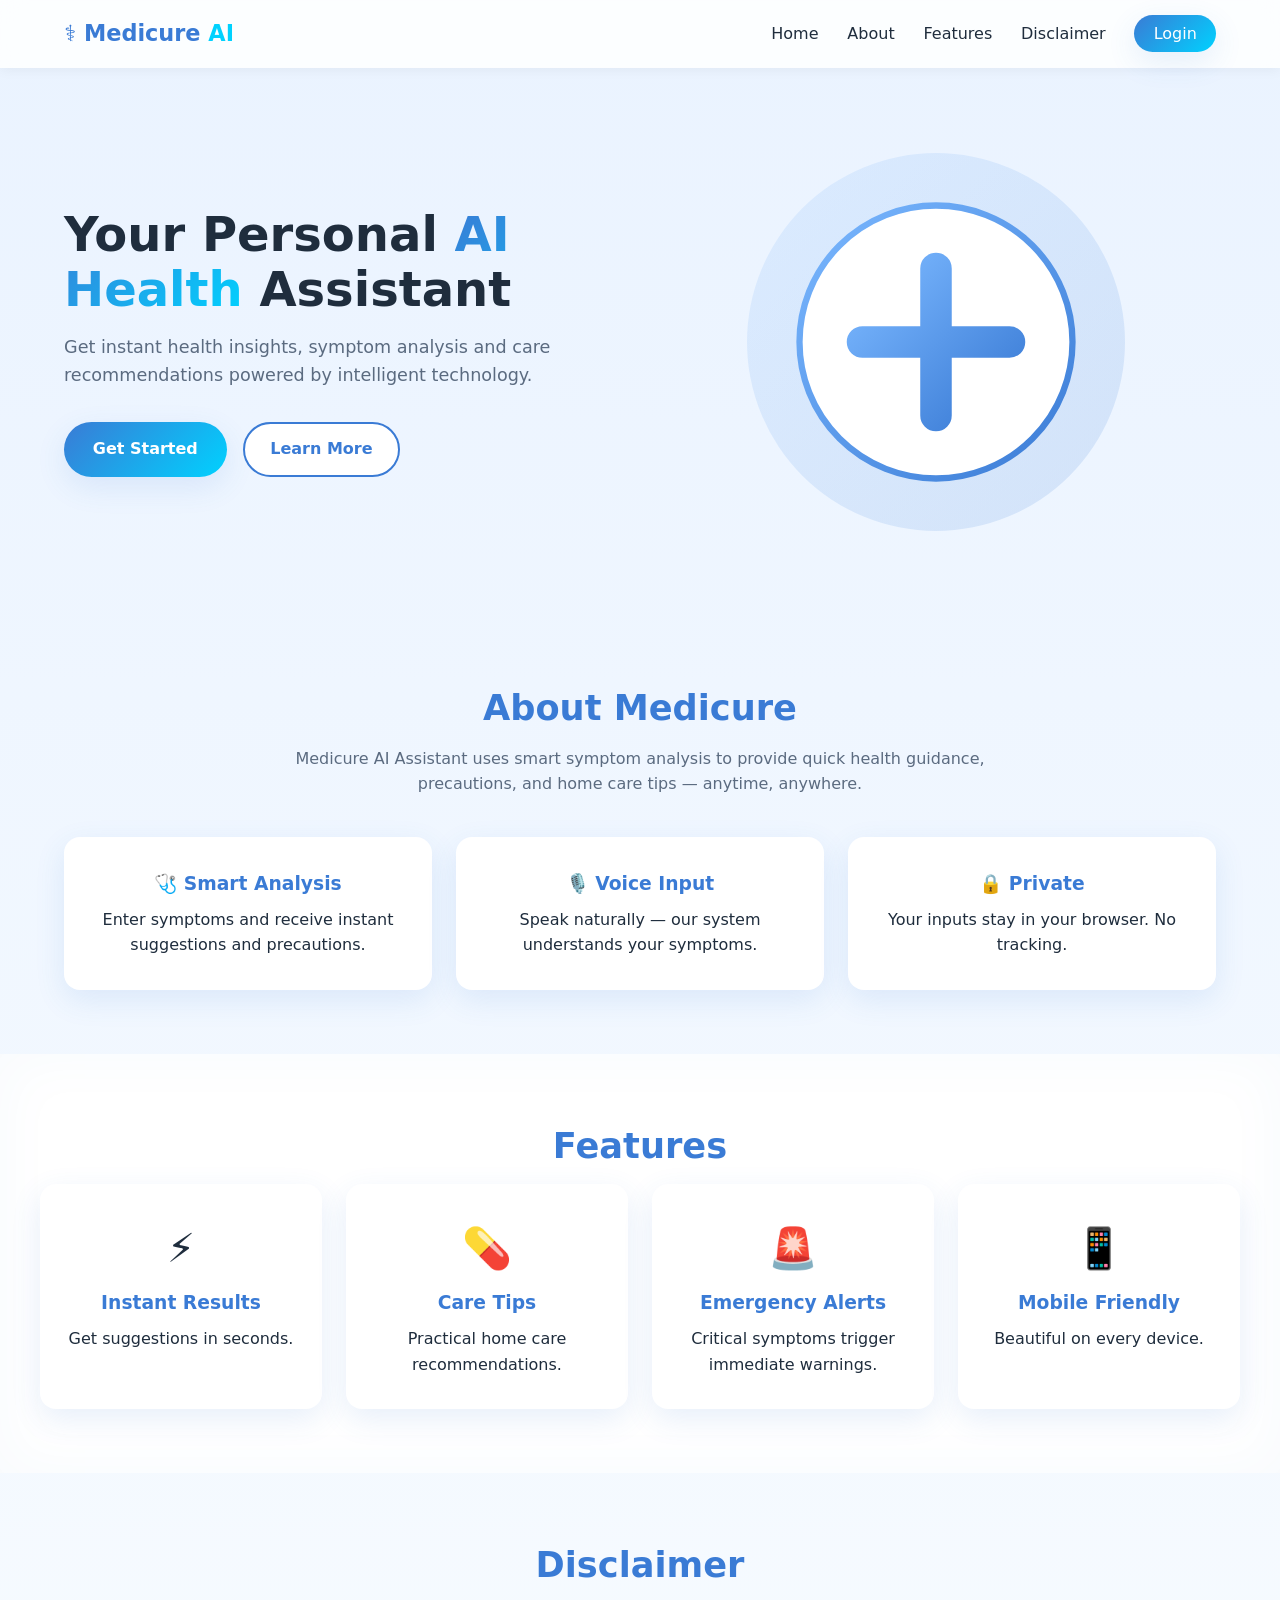
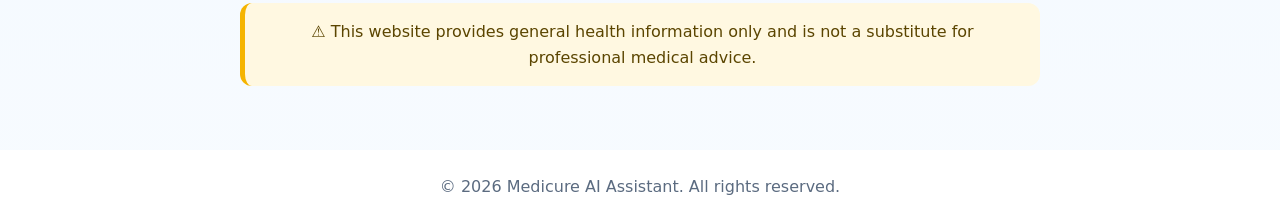
==== public/index.html @ 651b86ee "Changes Co-authored-by: nehaduggal09 <194884842+nehaduggal09@users.noreply.github.com>" ====
<!DOCTYPE html>
<html lang="en">
<head>
<meta charset="UTF-8" />
<meta name="viewport" content="width=device-width, initial-scale=1.0" />
<title>Medicure AI Assistant</title>
<link rel="stylesheet" href="style.css" />
</head>
<body>
<nav class="navbar">
  <div class="nav-container">
    <a href="index.html" class="logo">⚕️ Medicure <span>AI</span></a>
    <ul class="nav-links">
      <li><a href="#home">Home</a></li>
      <li><a href="#about">About</a></li>
      <li><a href="#features">Features</a></li>
      <li><a href="#disclaimer">Disclaimer</a></li>
      <li><a href="login.html" class="btn-login">Login</a></li>
    </ul>
    <div class="hamburger" id="hamburger">&#9776;</div>
  </div>
</nav>

<section id="home" class="hero">
  <div class="hero-content">
    <h1>Your Personal <span>AI Health</span> Assistant</h1>
    <p>Get instant health insights, symptom analysis and care recommendations powered by intelligent technology.</p>
    <div class="hero-buttons">
      <a href="login.html" class="btn-primary">Get Started</a>
      <a href="#about" class="btn-secondary">Learn More</a>
    </div>
  </div>
  <div class="hero-illustration">
    <svg viewBox="0 0 400 400" xmlns="http://www.w3.org/2000/svg">
      <defs>
        <linearGradient id="g1" x1="0" y1="0" x2="1" y2="1">
          <stop offset="0%" stop-color="#7bb8ff"/>
          <stop offset="100%" stop-color="#3a7bd5"/>
        </linearGradient>
      </defs>
      <circle cx="200" cy="200" r="180" fill="url(#g1)" opacity="0.15"/>
      <circle cx="200" cy="200" r="130" fill="#ffffff"/>
      <path d="M200 130 v140 M130 200 h140" stroke="url(#g1)" stroke-width="30" stroke-linecap="round"/>
      <circle cx="200" cy="200" r="130" fill="none" stroke="url(#g1)" stroke-width="6"/>
    </svg>
  </div>
</section>

<section id="about" class="section">
  <h2>About Medicure</h2>
  <p class="section-sub">Medicure AI Assistant uses smart symptom analysis to provide quick health guidance, precautions, and home care tips — anytime, anywhere.</p>
  <div class="about-grid">
    <div class="about-card"><h3>🩺 Smart Analysis</h3><p>Enter symptoms and receive instant suggestions and precautions.</p></div>
    <div class="about-card"><h3>🎙️ Voice Input</h3><p>Speak naturally — our system understands your symptoms.</p></div>
    <div class="about-card"><h3>🔒 Private</h3><p>Your inputs stay in your browser. No tracking.</p></div>
  </div>
</section>

<section id="features" class="section alt">
  <h2>Features</h2>
  <div class="features-grid">
    <div class="feature"><div class="ficon">⚡</div><h3>Instant Results</h3><p>Get suggestions in seconds.</p></div>
    <div class="feature"><div class="ficon">💊</div><h3>Care Tips</h3><p>Practical home care recommendations.</p></div>
    <div class="feature"><div class="ficon">🚨</div><h3>Emergency Alerts</h3><p>Critical symptoms trigger immediate warnings.</p></div>
    <div class="feature"><div class="ficon">📱</div><h3>Mobile Friendly</h3><p>Beautiful on every device.</p></div>
  </div>
</section>

<section id="disclaimer" class="section disclaimer-section">
  <h2>Disclaimer</h2>
  <p class="disclaimer-box">⚠️ This website provides general health information only and is not a substitute for professional medical advice.</p>
</section>

<footer>
  <p>© 2026 Medicure AI Assistant. All rights reserved.</p>
</footer>

<script src="script.js"></script>
</body>
</html>
---- public/style.css ----
* { margin:0; padding:0; box-sizing:border-box; }
:root {
  --blue:#3a7bd5;
  --blue-2:#00d2ff;
  --bg:#f4f9ff;
  --text:#1f2d3d;
  --muted:#5b6b80;
  --card:#ffffff;
  --shadow:0 10px 30px rgba(58,123,213,.12);
  --radius:16px;
}
html { scroll-behavior:smooth; }
body {
  font-family:'Segoe UI', system-ui, -apple-system, Roboto, sans-serif;
  background:linear-gradient(180deg,#eaf3ff 0%, #f7fbff 100%);
  color:var(--text);
  min-height:100vh;
  line-height:1.6;
}

/* NAV */
.navbar {
  position:sticky; top:0; z-index:100;
  background:rgba(255,255,255,.85);
  backdrop-filter:blur(12px);
  box-shadow:0 2px 12px rgba(0,0,0,.05);
}
.nav-container {
  max-width:1200px; margin:auto;
  display:flex; align-items:center; justify-content:space-between;
  padding:1rem 1.5rem;
}
.logo { font-size:1.4rem; font-weight:700; color:var(--blue); text-decoration:none; }
.logo span { color:var(--blue-2); }
.nav-links { list-style:none; display:flex; gap:1.8rem; align-items:center; }
.nav-links a { text-decoration:none; color:var(--text); font-weight:500; transition:color .2s; }
.nav-links a:hover { color:var(--blue); }
.btn-login {
  background:linear-gradient(135deg,var(--blue),var(--blue-2));
  color:#fff !important; padding:.55rem 1.2rem; border-radius:30px;
  box-shadow:var(--shadow); transition:transform .2s;
}
.btn-login:hover { transform:translateY(-2px); }
.hamburger { display:none; font-size:1.6rem; cursor:pointer; }

/* HERO */
.hero {
  display:grid; grid-template-columns:1fr 1fr; gap:2rem; align-items:center;
  max-width:1200px; margin:auto; padding:4rem 1.5rem;
}
.hero-content h1 { font-size:3rem; line-height:1.15; margin-bottom:1rem; }
.hero-content h1 span { background:linear-gradient(135deg,var(--blue),var(--blue-2)); -webkit-background-clip:text; -webkit-text-fill-color:transparent; }
.hero-content p { color:var(--muted); font-size:1.1rem; margin-bottom:2rem; max-width:500px; }
.hero-buttons { display:flex; gap:1rem; flex-wrap:wrap; }
.btn-primary {
  background:linear-gradient(135deg,var(--blue),var(--blue-2));
  color:#fff; border:none; padding:.9rem 1.8rem;
  border-radius:30px; font-weight:600; cursor:pointer; text-decoration:none;
  box-shadow:var(--shadow); transition:transform .25s, box-shadow .25s;
  display:inline-block;
}
.btn-primary:hover { transform:translateY(-3px); box-shadow:0 14px 32px rgba(58,123,213,.3); }
.btn-primary.full { width:100%; }
.btn-secondary {
  background:#fff; color:var(--blue);
  border:2px solid var(--blue); padding:.8rem 1.6rem;
  border-radius:30px; font-weight:600; cursor:pointer; text-decoration:none;
  transition:all .25s;
}
.btn-secondary:hover { background:var(--blue); color:#fff; transform:translateY(-2px); }
.hero-illustration svg { width:100%; max-width:420px; margin:auto; display:block; animation:float 5s ease-in-out infinite; }
@keyframes float { 0%,100%{ transform:translateY(0);} 50%{ transform:translateY(-15px);} }

/* SECTIONS */
.section { padding:4rem 1.5rem; max-width:1200px; margin:auto; text-align:center; }
.section.alt { background:#ffffff; max-width:none; box-shadow:inset 0 0 60px rgba(58,123,213,.04); }
.section.alt > * { max-width:1200px; margin-left:auto; margin-right:auto; }
.section h2 { font-size:2.2rem; margin-bottom:.6rem; color:var(--blue); }
.section-sub { color:var(--muted); max-width:700px; margin:0 auto 2.5rem; }
.about-grid, .features-grid { display:grid; gap:1.5rem; grid-template-columns:repeat(auto-fit,minmax(240px,1fr)); }
.about-card, .feature {
  background:var(--card); padding:2rem 1.5rem; border-radius:var(--radius);
  box-shadow:var(--shadow); transition:transform .3s;
}
.about-card:hover, .feature:hover { transform:translateY(-6px); }
.about-card h3, .feature h3 { margin-bottom:.5rem; color:var(--blue); }
.ficon { font-size:2.5rem; margin-bottom:.5rem; }

.disclaimer-section { padding-bottom:2rem; }
.disclaimer-box {
  background:#fff8e1; border-left:5px solid #f5b400;
  padding:1rem 1.5rem; border-radius:12px; max-width:800px; margin:auto;
  color:#5b4500; font-weight:500;
}
.disclaimer-mini {
  margin-top:1.5rem; font-size:.85rem; color:var(--muted);
  background:#fff8e1; padding:.7rem 1rem; border-radius:10px; text-align:center;
}

footer {
  text-align:center; padding:1.5rem; color:var(--muted);
  background:#fff; margin-top:2rem;
}

/* AUTH */
.auth-body { background:linear-gradient(135deg,#dbeeff,#f7fbff); min-height:100vh; }
.auth-wrapper {
  min-height:calc(100vh - 80px); display:flex; align-items:center; justify-content:center; padding:2rem 1rem;
}
.auth-card {
  background:#fff; padding:2.5rem; border-radius:20px; box-shadow:var(--shadow);
  width:100%; max-width:420px;
}
.auth-card h2 { color:var(--blue); margin-bottom:.3rem; }
.auth-sub { color:var(--muted); margin-bottom:1.5rem; }
.field { margin-bottom:1.2rem; text-align:left; }
.field label { display:block; font-weight:600; margin-bottom:.4rem; font-size:.9rem; }
.field input {
  width:100%; padding:.8rem 1rem; border:2px solid #e1ecf7; border-radius:10px;
  font-size:1rem; outline:none; transition:border-color .2s;
}
.field input:focus { border-color:var(--blue); }
.pw-wrap { position:relative; }
.pw-toggle {
  position:absolute; right:.7rem; top:50%; transform:translateY(-50%);
  background:none; border:none; cursor:pointer; font-size:1.2rem;
}
.error { color:#d33; font-size:.8rem; display:block; margin-top:.3rem; min-height:1em; }
.auth-foot { text-align:center; color:var(--muted); margin-top:1rem; font-size:.9rem; }

.fade-in { animation:fadeIn .7s ease both; }
@keyframes fadeIn { from { opacity:0; transform:translateY(20px);} to { opacity:1; transform:translateY(0);} }

/* CHECKER */
.checker { max-width:900px; margin:auto; padding:3rem 1.5rem; }
.checker-card { background:#fff; padding:2.5rem; border-radius:20px; box-shadow:var(--shadow); }
.checker-card h2 { color:var(--blue); margin-bottom:.4rem; }
#symptomInput {
  width:100%; min-height:160px; padding:1rem; margin-top:1rem;
  border:2px solid #e1ecf7; border-radius:12px; font-size:1rem; font-family:inherit;
  resize:vertical; outline:none; transition:border-color .2s;
}
#symptomInput:focus { border-color:var(--blue); }
.checker-actions { display:flex; gap:.8rem; flex-wrap:wrap; margin-top:1rem; }
.checker-actions button { font-size:.95rem; }

.loader { text-align:center; padding:2rem; }
.loader.hidden { display:none; }
.spinner {
  width:48px; height:48px; border:5px solid #e1ecf7; border-top-color:var(--blue);
  border-radius:50%; margin:auto; animation:spin 1s linear infinite;
}
@keyframes spin { to { transform:rotate(360deg);} }

.results { margin-top:1.5rem; display:flex; flex-direction:column; gap:1rem; }
.result-card {
  background:linear-gradient(135deg,#f7fbff,#eaf3ff);
  border-left:5px solid var(--blue); padding:1.2rem 1.4rem;
  border-radius:12px; box-shadow:var(--shadow);
  animation:fadeIn .5s ease;
}
.result-card h3 { color:var(--blue); margin-bottom:.5rem; font-size:1.1rem; }
.result-card ul { padding-left:1.2rem; color:var(--text); }
.result-card.emergency {
  background:linear-gradient(135deg,#ffe5e5,#fff0f0);
  border-left-color:#d33; color:#7a0000;
}
.result-card.emergency h3 { color:#d33; }

.voice-active { background:var(--blue) !important; color:#fff !important; }

/* RESPONSIVE */
@media(max-width:820px) {
  .hero { grid-template-columns:1fr; text-align:center; padding:2.5rem 1.2rem; }
  .hero-content p { margin-left:auto; margin-right:auto; }
  .hero-buttons { justify-content:center; }
  .hero-content h1 { font-size:2.2rem; }
  .nav-links { display:none; position:absolute; top:100%; left:0; right:0;
    background:#fff; flex-direction:column; padding:1rem; gap:1rem; box-shadow:var(--shadow); }
  .nav-links.open { display:flex; }
  .hamburger { display:block; }
  .section h2 { font-size:1.8rem; }
  .checker-card, .auth-card { padding:1.5rem; }
}
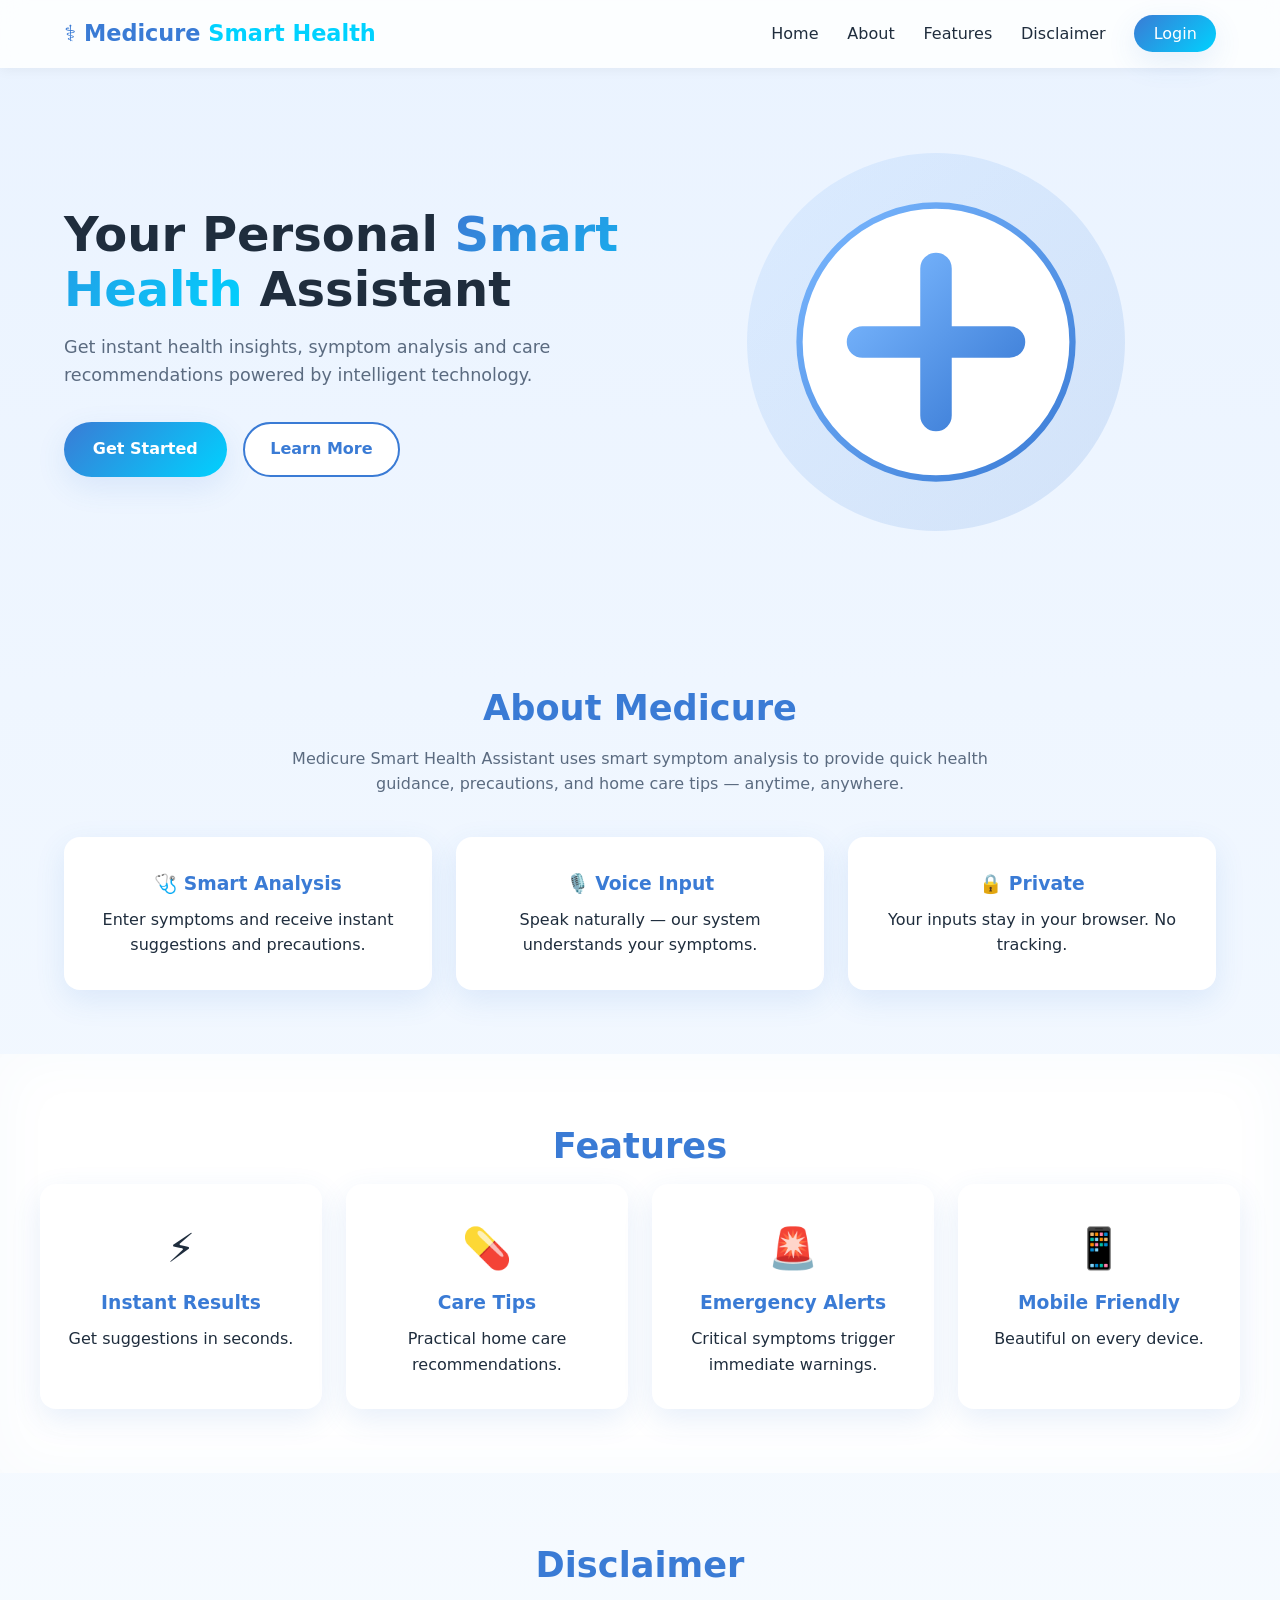
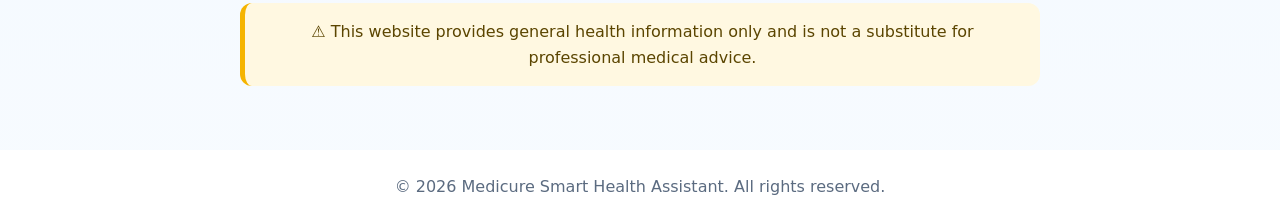
==== commit 7d4160fa: "Changes Co-authored-by: nehaduggal09 <194884842+nehaduggal09@users.noreply.github.com>" ====
--- a/public/index.html
+++ b/public/index.html
@@ -3,13 +3,13 @@
 <head>
 <meta charset="UTF-8" />
 <meta name="viewport" content="width=device-width, initial-scale=1.0" />
-<title>Medicure AI Assistant</title>
+<title>Medicure Smart Health Assistant</title>
 <link rel="stylesheet" href="style.css" />
 </head>
 <body>
 <nav class="navbar">
   <div class="nav-container">
-    <a href="index.html" class="logo">⚕️ Medicure <span>AI</span></a>
+    <a href="index.html" class="logo">⚕️ Medicure <span>Smart Health</span></a>
     <ul class="nav-links">
       <li><a href="#home">Home</a></li>
       <li><a href="#about">About</a></li>
@@ -23,7 +23,7 @@
 
 <section id="home" class="hero">
   <div class="hero-content">
-    <h1>Your Personal <span>AI Health</span> Assistant</h1>
+    <h1>Your Personal <span>Smart Health</span> Assistant</h1>
     <p>Get instant health insights, symptom analysis and care recommendations powered by intelligent technology.</p>
     <div class="hero-buttons">
       <a href="login.html" class="btn-primary">Get Started</a>
@@ -48,7 +48,7 @@
 
 <section id="about" class="section">
   <h2>About Medicure</h2>
-  <p class="section-sub">Medicure AI Assistant uses smart symptom analysis to provide quick health guidance, precautions, and home care tips — anytime, anywhere.</p>
+  <p class="section-sub">Medicure Smart Health Assistant uses smart symptom analysis to provide quick health guidance, precautions, and home care tips — anytime, anywhere.</p>
   <div class="about-grid">
     <div class="about-card"><h3>🩺 Smart Analysis</h3><p>Enter symptoms and receive instant suggestions and precautions.</p></div>
     <div class="about-card"><h3>🎙️ Voice Input</h3><p>Speak naturally — our system understands your symptoms.</p></div>
@@ -72,7 +72,7 @@
 </section>
 
 <footer>
-  <p>© 2026 Medicure AI Assistant. All rights reserved.</p>
+  <p>© 2026 Medicure Smart Health Assistant. All rights reserved.</p>
 </footer>
 
 <script src="script.js"></script>
--- a/public/style.css
+++ b/public/style.css
@@ -182,3 +182,48 @@
   .section h2 { font-size:1.8rem; }
   .checker-card, .auth-card { padding:1.5rem; }
 }
+
+/* Result sections */
+.result-section { margin-top:1rem; padding-top:.8rem; border-top:1px dashed rgba(58,123,213,.2); }
+.result-section h4 { color:var(--blue); margin-bottom:.4rem; font-size:1rem; }
+.result-section ul { margin-left:1.2rem; }
+.result-msg { font-weight:500; }
+.result-card.emergency { background:linear-gradient(135deg,#ffe5e5,#fff0f0); border-left:6px solid #e63946; }
+.result-card.emergency h3, .result-card.emergency h4 { color:#c1121f; }
+
+/* ===== Severity badges & glass result cards (advanced engine) ===== */
+.result-head { display:flex; align-items:center; justify-content:space-between; gap:.75rem; flex-wrap:wrap; }
+.result-card.glass {
+  background: rgba(255,255,255,.7);
+  backdrop-filter: blur(14px);
+  -webkit-backdrop-filter: blur(14px);
+  border: 1px solid rgba(58,123,213,.18);
+  box-shadow: 0 12px 40px rgba(58,123,213,.15);
+  border-radius: var(--radius);
+  padding: 1.4rem;
+  margin-bottom: 1.2rem;
+  transition: transform .25s ease, box-shadow .25s ease;
+}
+.result-card.glass:hover { transform: translateY(-3px); box-shadow: 0 18px 50px rgba(58,123,213,.22); }
+.sev-badge {
+  display:inline-block; padding:.3rem .8rem; border-radius:999px;
+  font-size:.75rem; font-weight:700; letter-spacing:.06em;
+  color:#fff; text-transform:uppercase;
+}
+.sev-low      { background: linear-gradient(135deg,#16a34a,#22c55e); }
+.sev-moderate { background: linear-gradient(135deg,#f59e0b,#fbbf24); color:#3a2a00; }
+.sev-high     { background: linear-gradient(135deg,#dc2626,#ef4444); }
+.result-card.emergency {
+  background: linear-gradient(135deg,#fff1f2,#ffe4e6);
+  border:1px solid #fecaca; border-left:6px solid #dc2626;
+  color:#7f1d1d;
+}
+.result-card.emergency h3 { color:#b91c1c; font-size:1.25rem; }
+.disclaimer-note {
+  margin-top:1rem; padding:.9rem 1.1rem; border-radius:12px;
+  background: rgba(58,123,213,.08); color:var(--muted);
+  border-left:4px solid var(--blue); font-size:.92rem;
+}
+@media (max-width:520px){
+  .result-head { flex-direction:column; align-items:flex-start; }
+}
